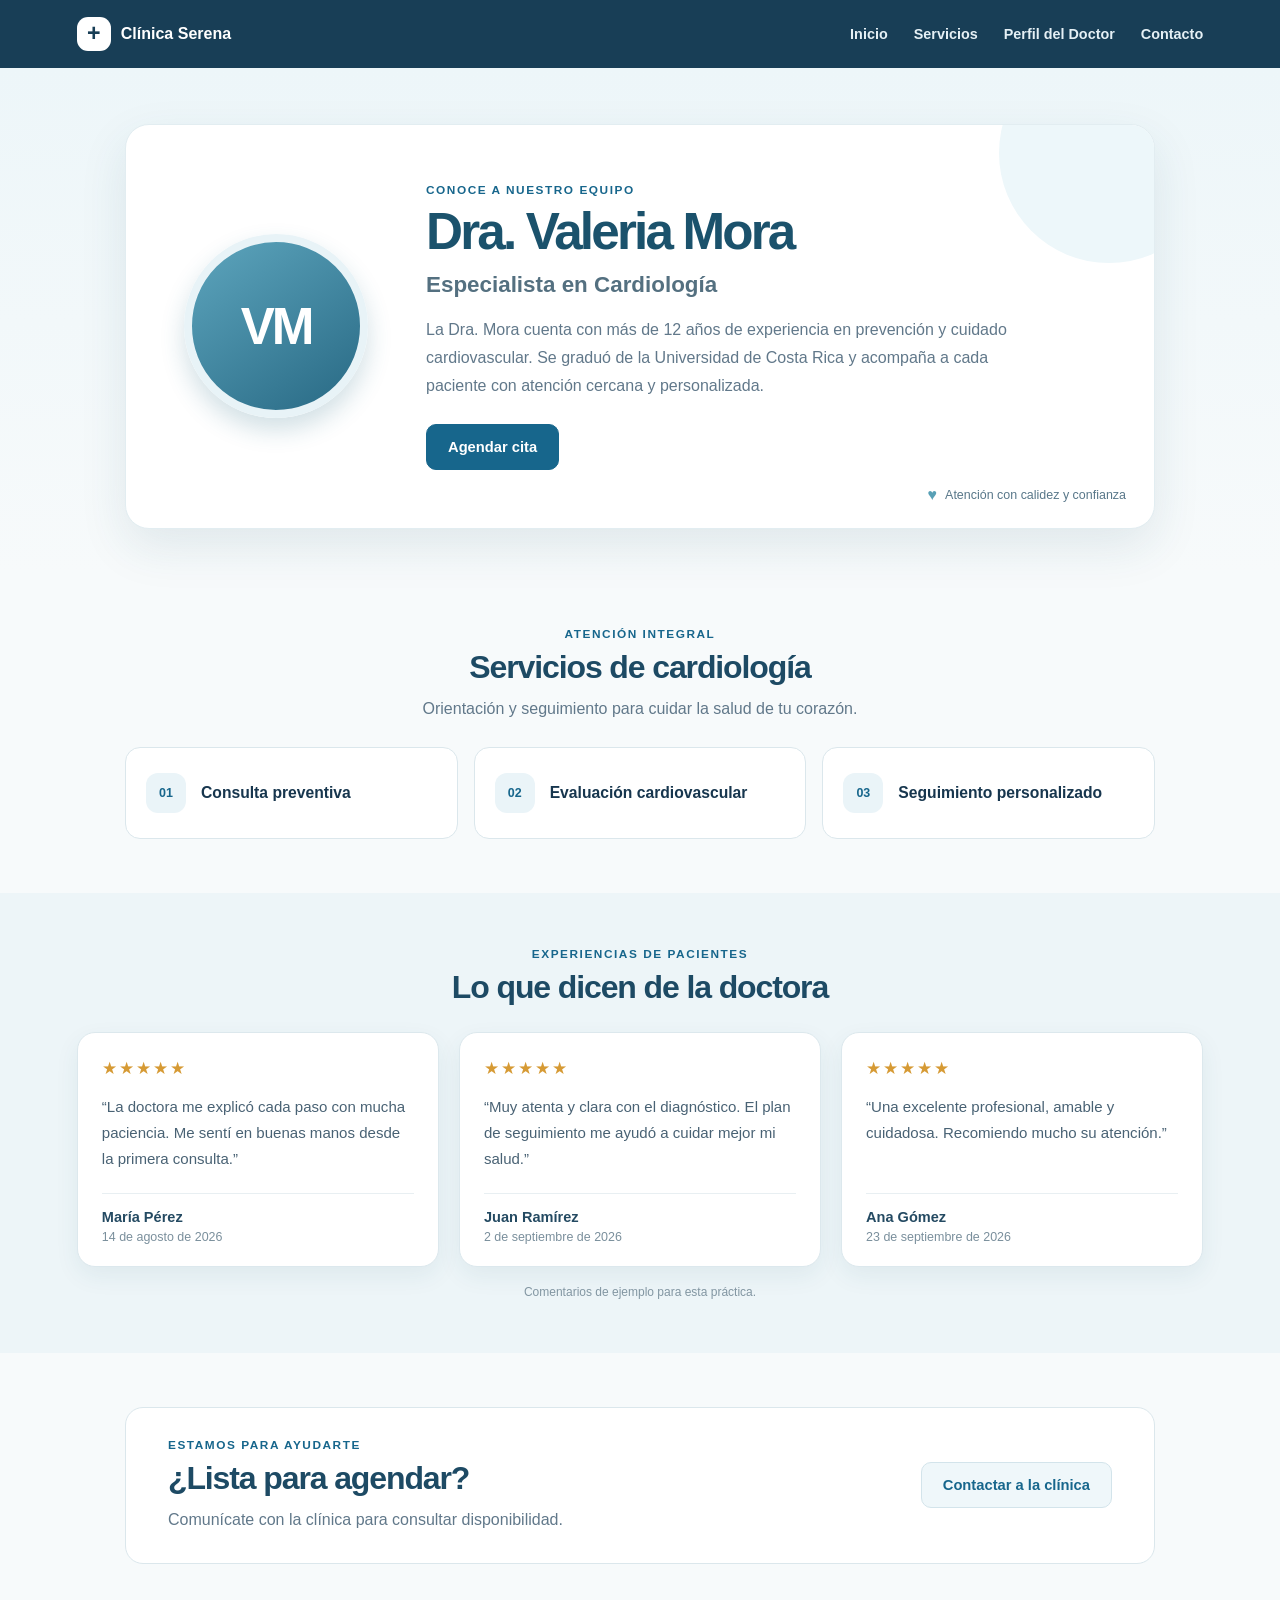
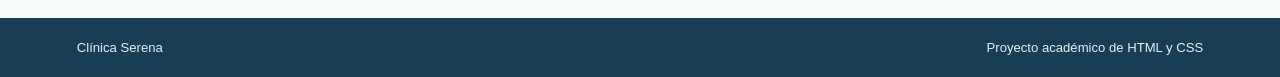
==== practica-programada-1/segunda-parte/index.html @ f301a841 "Add files via upload" ====
<!DOCTYPE html>
<html lang="es">
<head>
  <meta charset="UTF-8">
  <meta name="viewport" content="width=device-width, initial-scale=1.0">
  <meta name="description" content="Conoce el perfil de la Dra. Valeria Mora y las opiniones de sus pacientes.">
  <title>Perfil de la doctora | Clínica Serena</title>
  <link rel="stylesheet" href="styles.css">
</head>
<body>
  <header class="site-header" id="inicio">
    <a class="clinic-brand" href="#inicio" aria-label="Clínica Serena, inicio">
      <span class="brand-mark" aria-hidden="true">+</span>
      <span>Clínica Serena</span>
    </a>
    <nav class="main-nav" aria-label="Navegación principal">
      <a href="#inicio">Inicio</a>
      <a href="#servicios">Servicios</a>
      <a href="#perfil-doctor">Perfil del Doctor</a>
      <a href="#contacto">Contacto</a>
    </nav>
  </header>

  <main>
    <section class="intro-section" id="perfil-doctor" aria-labelledby="doctor-heading">
      <div class="doctor-card">
        <div class="doctor-avatar" aria-hidden="true">VM</div>
        <div class="doctor-copy">
          <p class="section-kicker">Conoce a nuestro equipo</p>
          <h1 class="doctor-name" id="doctor-heading">Dra. Valeria Mora</h1>
          <p class="doctor-specialty">Especialista en Cardiología</p>
          <p id="doctor-bio">La Dra. Mora cuenta con más de 12 años de experiencia en prevención y cuidado cardiovascular. Se graduó de la Universidad de Costa Rica y acompaña a cada paciente con atención cercana y personalizada.</p>
          <a class="primary-button" href="#contacto">Agendar cita</a>
        </div>
        <div class="doctor-note">
          <span class="note-icon" aria-hidden="true">♥</span>
          <span>Atención con calidez y confianza</span>
        </div>
      </div>
    </section>

    <section class="services-section" id="servicios" aria-labelledby="services-heading">
      <div class="section-heading">
        <p class="section-kicker">Atención integral</p>
        <h2 id="services-heading">Servicios de cardiología</h2>
        <p>Orientación y seguimiento para cuidar la salud de tu corazón.</p>
      </div>
      <div class="service-list">
        <article class="service-item"><span aria-hidden="true">01</span><h3>Consulta preventiva</h3></article>
        <article class="service-item"><span aria-hidden="true">02</span><h3>Evaluación cardiovascular</h3></article>
        <article class="service-item"><span aria-hidden="true">03</span><h3>Seguimiento personalizado</h3></article>
      </div>
    </section>

    <section class="reviews-section" aria-labelledby="reviews-heading">
      <div class="section-heading">
        <p class="section-kicker">Experiencias de pacientes</p>
        <h2 id="reviews-heading">Lo que dicen de la doctora</h2>
      </div>
      <div class="review-list">
        <article class="review-card">
          <div class="review-stars" aria-label="5 de 5 estrellas">★★★★★</div>
          <blockquote>“La doctora me explicó cada paso con mucha paciencia. Me sentí en buenas manos desde la primera consulta.”</blockquote>
          <div class="review-footer"><strong>María Pérez</strong><time datetime="2026-08-14">14 de agosto de 2026</time></div>
        </article>
        <article class="review-card">
          <div class="review-stars" aria-label="5 de 5 estrellas">★★★★★</div>
          <blockquote>“Muy atenta y clara con el diagnóstico. El plan de seguimiento me ayudó a cuidar mejor mi salud.”</blockquote>
          <div class="review-footer"><strong>Juan Ramírez</strong><time datetime="2026-09-02">2 de septiembre de 2026</time></div>
        </article>
        <article class="review-card">
          <div class="review-stars" aria-label="5 de 5 estrellas">★★★★★</div>
          <blockquote>“Una excelente profesional, amable y cuidadosa. Recomiendo mucho su atención.”</blockquote>
          <div class="review-footer"><strong>Ana Gómez</strong><time datetime="2026-09-23">23 de septiembre de 2026</time></div>
        </article>
      </div>
      <p class="sample-note">Comentarios de ejemplo para esta práctica.</p>
    </section>

    <section class="contact-section" id="contacto" aria-labelledby="contact-heading">
      <div>
        <p class="section-kicker">Estamos para ayudarte</p>
        <h2 id="contact-heading">¿Lista para agendar?</h2>
        <p>Comunícate con la clínica para consultar disponibilidad.</p>
      </div>
      <a class="secondary-button" href="mailto:citas@clinicaserena.example">Contactar a la clínica</a>
    </section>
  </main>

  <footer class="site-footer">
    <span>Clínica Serena</span>
    <span>Proyecto académico de HTML y CSS</span>
  </footer>
</body>
</html>
---- practica-programada-1/segunda-parte/styles.css ----
:root {
  color-scheme: light;
  --ink: #17364e;
  --muted: #61788a;
  --blue: #17668c;
  --blue-dark: #104e70;
  --blue-pale: #eaf4f8;
  --line: #dbe7ec;
  --paper: #ffffff;
  font-family: Inter, "Segoe UI", Arial, sans-serif;
}

* {
  box-sizing: border-box;
}

html {
  scroll-behavior: smooth;
}

body {
  min-width: 320px;
  margin: 0;
  color: var(--ink);
  background: #f7fafb;
}

a {
  color: inherit;
}

.site-header {
  display: flex;
  align-items: center;
  justify-content: space-between;
  gap: 22px;
  padding: 17px clamp(20px, 6vw, 84px);
  color: #fff;
  background: #183e56;
}

.clinic-brand {
  display: inline-flex;
  align-items: center;
  gap: 10px;
  flex: 0 0 auto;
  color: #fff;
  font-size: 1rem;
  font-weight: 750;
  text-decoration: none;
}

.brand-mark {
  display: grid;
  width: 34px;
  height: 34px;
  place-items: center;
  border-radius: 11px;
  color: #183e56;
  background: #fff;
  font-size: 1.45rem;
  line-height: 1;
}

.main-nav {
  display: flex;
  align-items: center;
  justify-content: flex-end;
  flex-wrap: wrap;
  gap: 8px 26px;
}

.main-nav a {
  padding: 8px 0;
  color: #e5f0f5;
  font-size: 0.9rem;
  font-weight: 600;
  text-decoration: none;
  transition: color 160ms ease;
}

.main-nav a:hover,
.main-nav a:focus-visible {
  color: #92d8f1;
}

.main-nav a:focus-visible,
.primary-button:focus-visible,
.secondary-button:focus-visible {
  outline: 3px solid #8bd4ee;
  outline-offset: 4px;
}

.intro-section {
  padding: 56px 20px 44px;
  background: linear-gradient(180deg, #edf6f9 0%, #f7fafb 100%);
}

.doctor-card {
  position: relative;
  display: flex;
  width: min(100%, 1030px);
  align-items: center;
  gap: clamp(24px, 5vw, 58px);
  margin: 0 auto;
  padding: clamp(30px, 5vw, 58px);
  overflow: hidden;
  border: 1px solid #e2edf1;
  border-radius: 24px;
  background: var(--paper);
  box-shadow: 0 18px 48px rgba(34, 79, 102, 0.1);
}

.doctor-card::after {
  position: absolute;
  top: -82px;
  right: -65px;
  width: 220px;
  height: 220px;
  border-radius: 50%;
  background: #edf7fa;
  content: "";
}

.doctor-avatar {
  display: grid;
  width: clamp(120px, 18vw, 184px);
  height: clamp(120px, 18vw, 184px);
  flex: 0 0 auto;
  place-items: center;
  border: 8px solid #e8f3f7;
  border-radius: 50%;
  color: #fff;
  background: linear-gradient(145deg, #5da5bd, #286984);
  box-shadow: 0 12px 25px rgba(31, 99, 127, 0.2);
  font-size: clamp(2rem, 5vw, 3.2rem);
  font-weight: 800;
  letter-spacing: -0.06em;
}

.doctor-copy {
  position: relative;
  z-index: 1;
  max-width: 620px;
}

.section-kicker {
  margin: 0 0 8px;
  color: var(--blue);
  font-size: 0.74rem;
  font-weight: 800;
  letter-spacing: 0.13em;
  text-transform: uppercase;
}

.doctor-name {
  margin: 0;
  color: #1b526c;
  font-size: clamp(2rem, 5vw, 3.2rem);
  letter-spacing: -0.055em;
  line-height: 1.05;
}

.doctor-specialty {
  margin: 13px 0 18px;
  color: #547080;
  font-size: clamp(1.1rem, 2.6vw, 1.4rem);
  font-weight: 650;
}

#doctor-bio {
  max-width: 610px;
  margin: 0 0 24px;
  color: var(--muted);
  line-height: 1.75;
}

.primary-button,
.secondary-button {
  display: inline-flex;
  min-height: 46px;
  align-items: center;
  justify-content: center;
  padding: 0 21px;
  border: 1px solid var(--blue);
  border-radius: 10px;
  color: #fff;
  background: var(--blue);
  font-size: 0.92rem;
  font-weight: 750;
  text-decoration: none;
  transition: background-color 160ms ease, border-color 160ms ease, transform 160ms ease;
}

.primary-button:hover,
.secondary-button:hover {
  transform: translateY(-2px);
  border-color: var(--blue-dark);
  background: var(--blue-dark);
}

.doctor-note {
  position: absolute;
  z-index: 1;
  right: 28px;
  bottom: 24px;
  display: flex;
  align-items: center;
  gap: 8px;
  color: #587789;
  font-size: 0.78rem;
}

.note-icon {
  color: #58a0b6;
  font-size: 1rem;
}

.services-section,
.reviews-section {
  padding: 54px clamp(20px, 6vw, 84px);
}

.section-heading {
  margin: 0 auto 26px;
  text-align: center;
}

.section-heading h2,
.contact-section h2 {
  margin: 0;
  color: #1d4a64;
  font-size: clamp(1.55rem, 3vw, 2rem);
  letter-spacing: -0.035em;
}

.section-heading > p:last-child,
.contact-section p:last-child {
  margin: 10px 0 0;
  color: var(--muted);
  line-height: 1.6;
}

.service-list {
  display: flex;
  width: min(100%, 1030px);
  flex-wrap: wrap;
  justify-content: center;
  gap: 16px;
  margin: 0 auto;
}

.service-item {
  display: flex;
  min-height: 92px;
  flex: 1 1 235px;
  align-items: center;
  gap: 15px;
  padding: 20px;
  border: 1px solid var(--line);
  border-radius: 15px;
  background: var(--paper);
}

.service-item > span {
  display: grid;
  width: 40px;
  height: 40px;
  flex: 0 0 auto;
  place-items: center;
  border-radius: 12px;
  color: var(--blue);
  background: var(--blue-pale);
  font-size: 0.78rem;
  font-weight: 800;
}

.service-item h3 {
  margin: 0;
  font-size: 0.98rem;
}

.reviews-section {
  background: #edf5f8;
}

.review-list {
  display: flex;
  width: min(100%, 1150px);
  flex-wrap: wrap;
  align-items: stretch;
  justify-content: center;
  gap: 20px;
  margin: 0 auto;
}

.review-card {
  display: flex;
  min-width: min(100%, 260px);
  flex: 1 1 280px;
  flex-direction: column;
  margin: 0;
  padding: 25px 24px 22px;
  border: 1px solid #dce8ed;
  border-radius: 18px;
  background: var(--paper);
  box-shadow: 0 9px 25px rgba(34, 79, 102, 0.07);
}

.review-stars {
  color: #d69a34;
  font-size: 1.05rem;
  letter-spacing: 0.12em;
}

.review-card blockquote {
  flex: 1;
  margin: 15px 0 22px;
  color: #496274;
  font-size: 0.94rem;
  line-height: 1.7;
}

.review-footer {
  display: flex;
  flex-direction: column;
  gap: 5px;
  padding-top: 15px;
  border-top: 1px solid #e8eff2;
}

.review-footer strong {
  color: #244a62;
  font-size: 0.91rem;
}

.review-footer time {
  color: #7a8f9c;
  font-size: 0.78rem;
}

.sample-note {
  margin: 18px 0 0;
  color: #8296a2;
  font-size: 0.75rem;
  text-align: center;
}

.contact-section {
  display: flex;
  width: min(calc(100% - 40px), 1030px);
  align-items: center;
  justify-content: space-between;
  gap: 24px;
  margin: 54px auto;
  padding: 30px clamp(22px, 4vw, 42px);
  border: 1px solid var(--line);
  border-radius: 18px;
  background: #fff;
}

.secondary-button {
  flex: 0 0 auto;
  border-color: #d3e4eb;
  color: var(--blue);
  background: #eff7fa;
}

.secondary-button:hover {
  color: #fff;
}

.site-footer {
  display: flex;
  align-items: center;
  justify-content: space-between;
  gap: 16px;
  padding: 22px clamp(20px, 6vw, 84px);
  color: #e5f0f5;
  background: #183e56;
  font-size: 0.82rem;
}

@media (max-width: 900px) {
  .site-header {
    align-items: flex-start;
    flex-direction: column;
  }

  .main-nav {
    justify-content: flex-start;
    gap: 6px 18px;
  }

  .doctor-card {
    align-items: flex-start;
    flex-direction: column;
  }

  .doctor-avatar {
    width: 118px;
    height: 118px;
    font-size: 2rem;
  }

  .doctor-note {
    position: static;
    margin-top: 4px;
  }
}

@media (max-width: 560px) {
  .intro-section {
    padding: 30px 15px;
  }

  .doctor-card {
    gap: 22px;
    padding: 26px 22px;
    border-radius: 19px;
  }

  .services-section,
  .reviews-section {
    padding: 40px 17px;
  }

  .contact-section {
    align-items: flex-start;
    flex-direction: column;
    margin: 38px auto;
  }

  .site-footer {
    align-items: flex-start;
    flex-direction: column;
  }
}
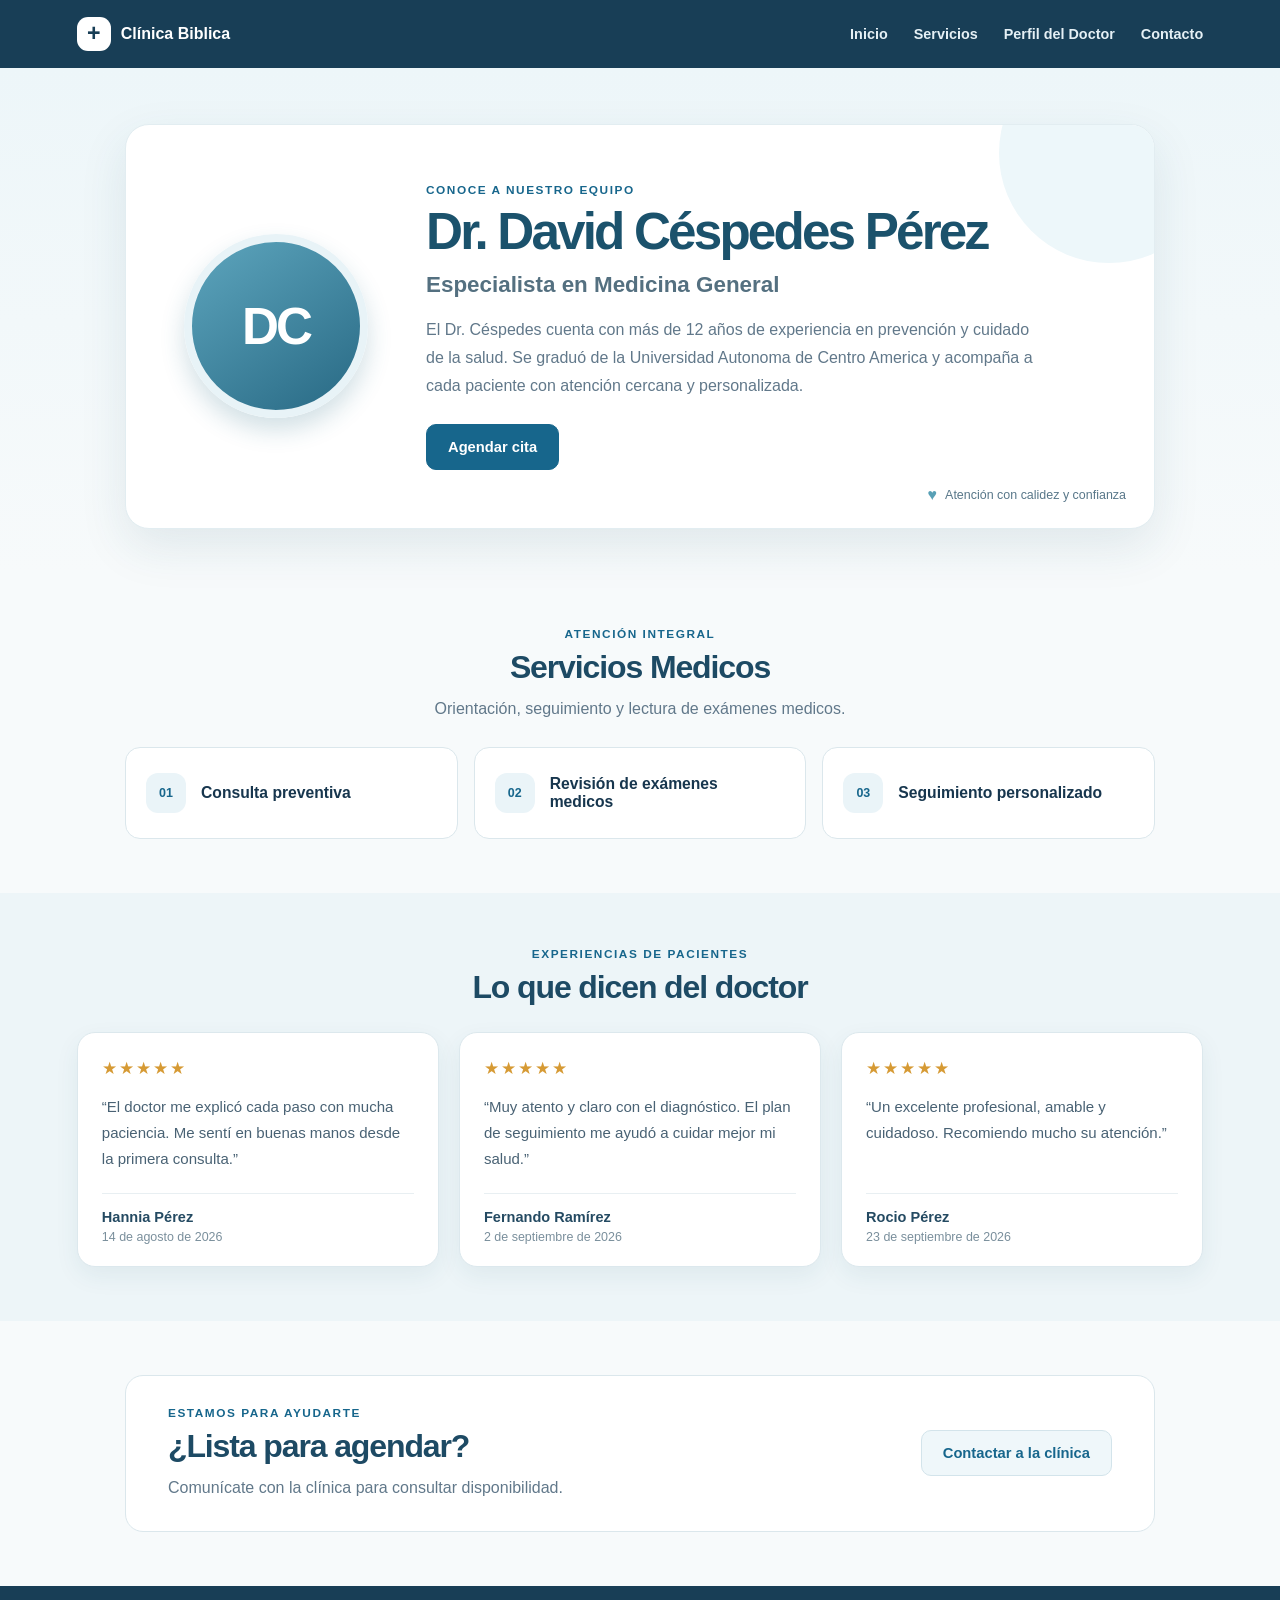
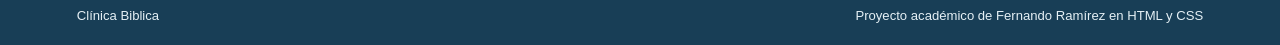
==== commit 1a23c5ea: "Add files via upload" ====
--- a/practica-programada-1/segunda-parte/index.html
+++ b/practica-programada-1/segunda-parte/index.html
@@ -3,15 +3,15 @@
 <head>
   <meta charset="UTF-8">
   <meta name="viewport" content="width=device-width, initial-scale=1.0">
-  <meta name="description" content="Conoce el perfil de la Dra. Valeria Mora y las opiniones de sus pacientes.">
-  <title>Perfil de la doctora | Clínica Serena</title>
+  <meta name="description" content="Conoce el perfil del Dr. David Cespedes y las opiniones de sus pacientes.">
+  <title>Perfil del doctor | Clínica Biblica</title>
   <link rel="stylesheet" href="styles.css">
 </head>
 <body>
   <header class="site-header" id="inicio">
-    <a class="clinic-brand" href="#inicio" aria-label="Clínica Serena, inicio">
+    <a class="clinic-brand" href="#inicio" aria-label="Clínica Biblica, inicio">
       <span class="brand-mark" aria-hidden="true">+</span>
-      <span>Clínica Serena</span>
+      <span>Clínica Biblica</span>
     </a>
     <nav class="main-nav" aria-label="Navegación principal">
       <a href="#inicio">Inicio</a>
@@ -24,12 +24,12 @@
   <main>
     <section class="intro-section" id="perfil-doctor" aria-labelledby="doctor-heading">
       <div class="doctor-card">
-        <div class="doctor-avatar" aria-hidden="true">VM</div>
+        <div class="doctor-avatar" aria-hidden="true">DC</div>
         <div class="doctor-copy">
           <p class="section-kicker">Conoce a nuestro equipo</p>
-          <h1 class="doctor-name" id="doctor-heading">Dra. Valeria Mora</h1>
-          <p class="doctor-specialty">Especialista en Cardiología</p>
-          <p id="doctor-bio">La Dra. Mora cuenta con más de 12 años de experiencia en prevención y cuidado cardiovascular. Se graduó de la Universidad de Costa Rica y acompaña a cada paciente con atención cercana y personalizada.</p>
+          <h1 class="doctor-name" id="doctor-heading">Dr. David Céspedes Pérez</h1>
+          <p class="doctor-specialty">Especialista en Medicina General</p>
+          <p id="doctor-bio">El Dr. Céspedes cuenta con más de 12 años de experiencia en prevención y cuidado de la salud. Se graduó de la Universidad Autonoma de Centro America y acompaña a cada paciente con atención cercana y personalizada.</p>
           <a class="primary-button" href="#contacto">Agendar cita</a>
         </div>
         <div class="doctor-note">
@@ -42,12 +42,12 @@
     <section class="services-section" id="servicios" aria-labelledby="services-heading">
       <div class="section-heading">
         <p class="section-kicker">Atención integral</p>
-        <h2 id="services-heading">Servicios de cardiología</h2>
-        <p>Orientación y seguimiento para cuidar la salud de tu corazón.</p>
+        <h2 id="services-heading">Servicios Medicos</h2>
+        <p>Orientación, seguimiento y lectura de exámenes medicos.</p>
       </div>
       <div class="service-list">
         <article class="service-item"><span aria-hidden="true">01</span><h3>Consulta preventiva</h3></article>
-        <article class="service-item"><span aria-hidden="true">02</span><h3>Evaluación cardiovascular</h3></article>
+        <article class="service-item"><span aria-hidden="true">02</span><h3>Revisión de exámenes medicos</h3></article>
         <article class="service-item"><span aria-hidden="true">03</span><h3>Seguimiento personalizado</h3></article>
       </div>
     </section>
@@ -55,26 +55,24 @@
     <section class="reviews-section" aria-labelledby="reviews-heading">
       <div class="section-heading">
         <p class="section-kicker">Experiencias de pacientes</p>
-        <h2 id="reviews-heading">Lo que dicen de la doctora</h2>
+        <h2 id="reviews-heading">Lo que dicen del doctor</h2>
       </div>
       <div class="review-list">
         <article class="review-card">
           <div class="review-stars" aria-label="5 de 5 estrellas">★★★★★</div>
-          <blockquote>“La doctora me explicó cada paso con mucha paciencia. Me sentí en buenas manos desde la primera consulta.”</blockquote>
-          <div class="review-footer"><strong>María Pérez</strong><time datetime="2026-08-14">14 de agosto de 2026</time></div>
+          <blockquote>“El doctor me explicó cada paso con mucha paciencia. Me sentí en buenas manos desde la primera consulta.”</blockquote>
+          <div class="review-footer"><strong>Hannia Pérez</strong><time datetime="2026-08-14">14 de agosto de 2026</time></div>
         </article>
         <article class="review-card">
           <div class="review-stars" aria-label="5 de 5 estrellas">★★★★★</div>
-          <blockquote>“Muy atenta y clara con el diagnóstico. El plan de seguimiento me ayudó a cuidar mejor mi salud.”</blockquote>
-          <div class="review-footer"><strong>Juan Ramírez</strong><time datetime="2026-09-02">2 de septiembre de 2026</time></div>
+          <blockquote>“Muy atento y claro con el diagnóstico. El plan de seguimiento me ayudó a cuidar mejor mi salud.”</blockquote>
+          <div class="review-footer"><strong>Fernando Ramírez</strong><time datetime="2026-09-02">2 de septiembre de 2026</time></div>
         </article>
         <article class="review-card">
           <div class="review-stars" aria-label="5 de 5 estrellas">★★★★★</div>
-          <blockquote>“Una excelente profesional, amable y cuidadosa. Recomiendo mucho su atención.”</blockquote>
-          <div class="review-footer"><strong>Ana Gómez</strong><time datetime="2026-09-23">23 de septiembre de 2026</time></div>
+          <blockquote>“Un excelente profesional, amable y cuidadoso. Recomiendo mucho su atención.”</blockquote>
+          <div class="review-footer"><strong>Rocio Pérez</strong><time datetime="2026-09-23">23 de septiembre de 2026</time></div>
         </article>
-      </div>
-      <p class="sample-note">Comentarios de ejemplo para esta práctica.</p>
     </section>
 
     <section class="contact-section" id="contacto" aria-labelledby="contact-heading">
@@ -88,8 +86,8 @@
   </main>
 
   <footer class="site-footer">
-    <span>Clínica Serena</span>
-    <span>Proyecto académico de HTML y CSS</span>
+    <span>Clínica Biblica</span>
+    <span>Proyecto académico de Fernando Ramírez en  HTML y CSS</span> 
   </footer>
 </body>
-</html>
+</html>
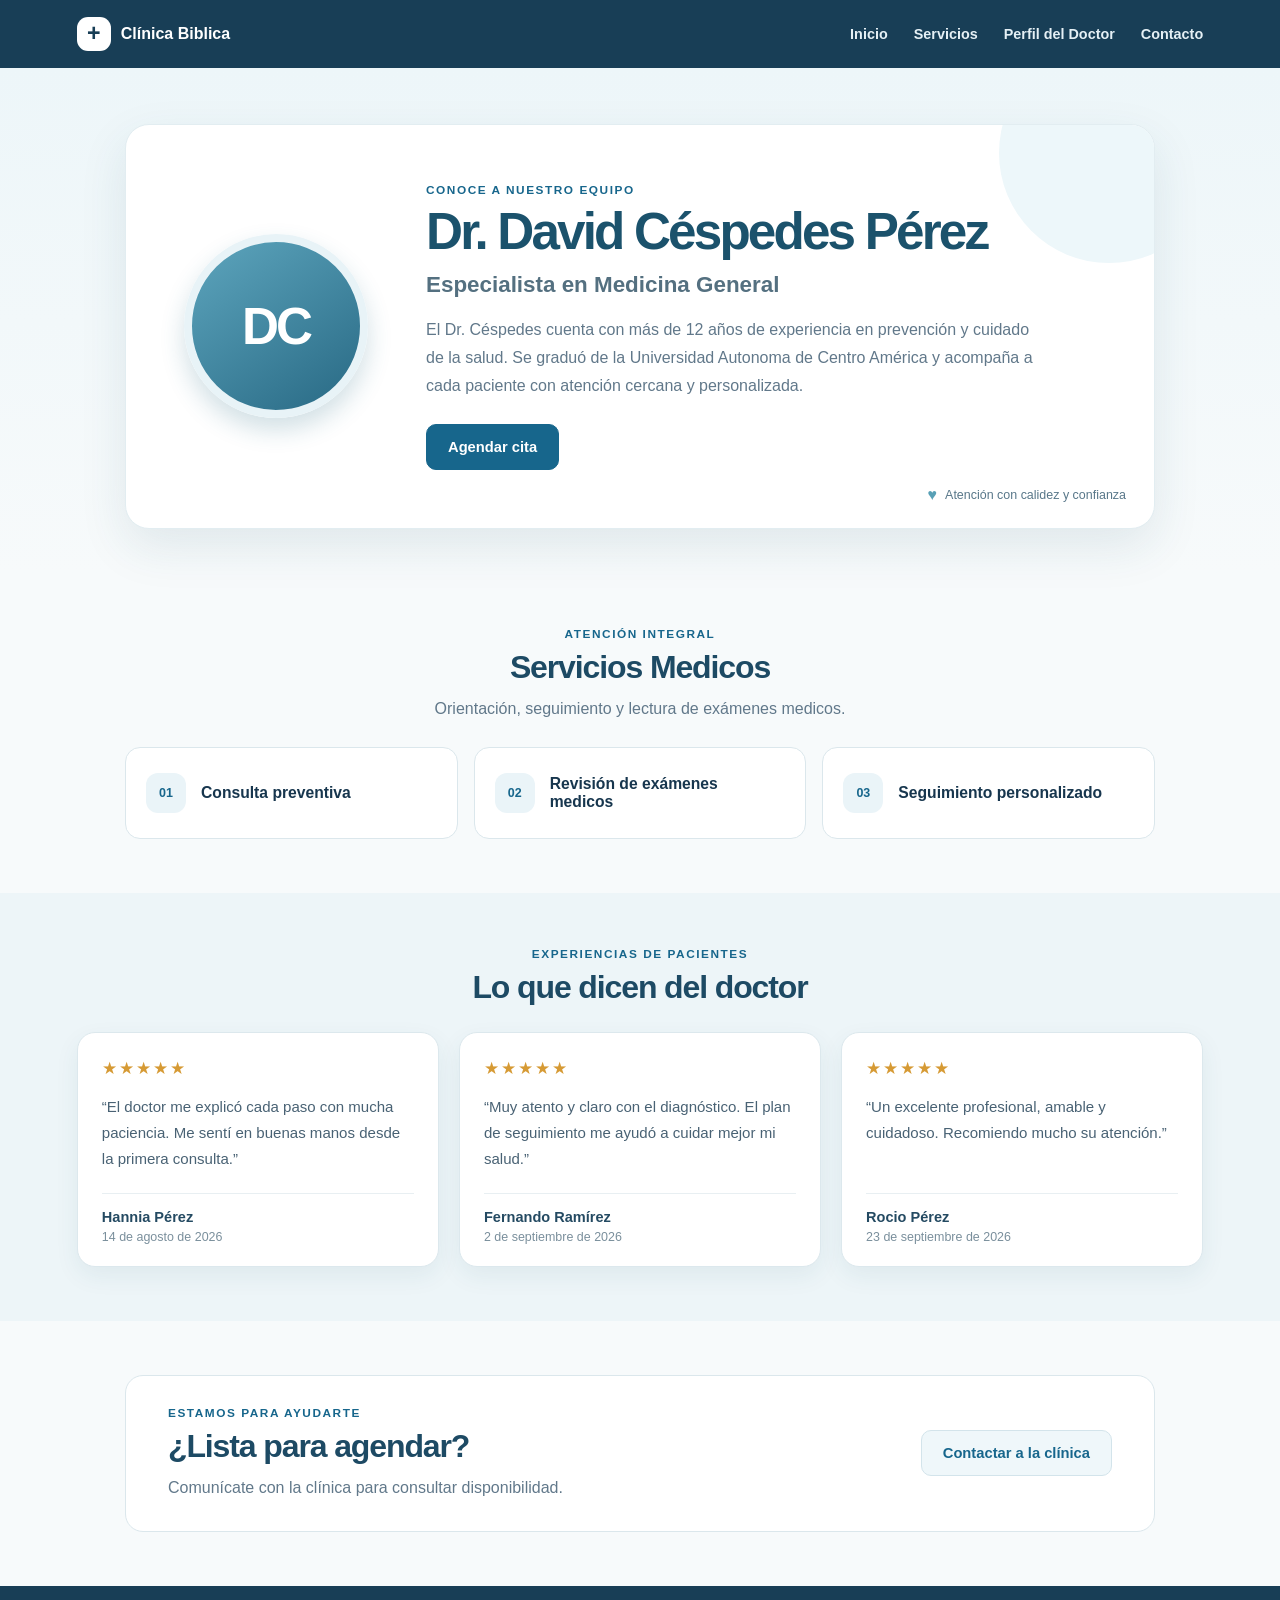
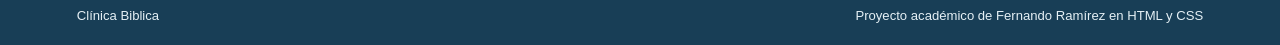
==== commit ba871381: "Fix spelling errors in index.html Corrected the spelling of 'Bíblica' and 'Centro América' in the ti" ====
--- a/practica-programada-1/segunda-parte/index.html
+++ b/practica-programada-1/segunda-parte/index.html
@@ -4,7 +4,7 @@
   <meta charset="UTF-8">
   <meta name="viewport" content="width=device-width, initial-scale=1.0">
   <meta name="description" content="Conoce el perfil del Dr. David Cespedes y las opiniones de sus pacientes.">
-  <title>Perfil del doctor | Clínica Biblica</title>
+  <title>Perfil del doctor | Clínica Bíblica</title>
   <link rel="stylesheet" href="styles.css">
 </head>
 <body>
@@ -29,7 +29,7 @@
           <p class="section-kicker">Conoce a nuestro equipo</p>
           <h1 class="doctor-name" id="doctor-heading">Dr. David Céspedes Pérez</h1>
           <p class="doctor-specialty">Especialista en Medicina General</p>
-          <p id="doctor-bio">El Dr. Céspedes cuenta con más de 12 años de experiencia en prevención y cuidado de la salud. Se graduó de la Universidad Autonoma de Centro America y acompaña a cada paciente con atención cercana y personalizada.</p>
+          <p id="doctor-bio">El Dr. Céspedes cuenta con más de 12 años de experiencia en prevención y cuidado de la salud. Se graduó de la Universidad Autonoma de Centro América y acompaña a cada paciente con atención cercana y personalizada.</p>
           <a class="primary-button" href="#contacto">Agendar cita</a>
         </div>
         <div class="doctor-note">
@@ -73,6 +73,7 @@
           <blockquote>“Un excelente profesional, amable y cuidadoso. Recomiendo mucho su atención.”</blockquote>
           <div class="review-footer"><strong>Rocio Pérez</strong><time datetime="2026-09-23">23 de septiembre de 2026</time></div>
         </article>
+      </div>
     </section>
 
     <section class="contact-section" id="contacto" aria-labelledby="contact-heading">
@@ -81,7 +82,7 @@
         <h2 id="contact-heading">¿Lista para agendar?</h2>
         <p>Comunícate con la clínica para consultar disponibilidad.</p>
       </div>
-      <a class="secondary-button" href="mailto:citas@clinicaserena.example">Contactar a la clínica</a>
+      <a class="secondary-button" href="mailto:citas@clinicabiblica.example">Contactar a la clínica</a>
     </section>
   </main>
 
--- a/practica-programada-1/segunda-parte/styles.css
+++ b/practica-programada-1/segunda-parte/styles.css
@@ -1,439 +1,432 @@
-:root {
-  color-scheme: light;
-  --ink: #17364e;
-  --muted: #61788a;
-  --blue: #17668c;
-  --blue-dark: #104e70;
-  --blue-pale: #eaf4f8;
-  --line: #dbe7ec;
-  --paper: #ffffff;
-  font-family: Inter, "Segoe UI", Arial, sans-serif;
-}
-
-* {
-  box-sizing: border-box;
-}
-
-html {
-  scroll-behavior: smooth;
-}
-
-body {
-  min-width: 320px;
-  margin: 0;
-  color: var(--ink);
-  background: #f7fafb;
-}
-
-a {
-  color: inherit;
-}
-
-.site-header {
-  display: flex;
-  align-items: center;
-  justify-content: space-between;
-  gap: 22px;
-  padding: 17px clamp(20px, 6vw, 84px);
-  color: #fff;
-  background: #183e56;
-}
-
-.clinic-brand {
-  display: inline-flex;
-  align-items: center;
-  gap: 10px;
-  flex: 0 0 auto;
-  color: #fff;
-  font-size: 1rem;
-  font-weight: 750;
-  text-decoration: none;
-}
-
-.brand-mark {
-  display: grid;
-  width: 34px;
-  height: 34px;
-  place-items: center;
-  border-radius: 11px;
-  color: #183e56;
-  background: #fff;
-  font-size: 1.45rem;
-  line-height: 1;
-}
-
-.main-nav {
-  display: flex;
-  align-items: center;
-  justify-content: flex-end;
-  flex-wrap: wrap;
-  gap: 8px 26px;
-}
-
-.main-nav a {
-  padding: 8px 0;
-  color: #e5f0f5;
-  font-size: 0.9rem;
-  font-weight: 600;
-  text-decoration: none;
-  transition: color 160ms ease;
-}
-
-.main-nav a:hover,
-.main-nav a:focus-visible {
-  color: #92d8f1;
-}
-
-.main-nav a:focus-visible,
-.primary-button:focus-visible,
-.secondary-button:focus-visible {
-  outline: 3px solid #8bd4ee;
-  outline-offset: 4px;
-}
-
-.intro-section {
-  padding: 56px 20px 44px;
-  background: linear-gradient(180deg, #edf6f9 0%, #f7fafb 100%);
-}
-
-.doctor-card {
-  position: relative;
-  display: flex;
-  width: min(100%, 1030px);
-  align-items: center;
-  gap: clamp(24px, 5vw, 58px);
-  margin: 0 auto;
-  padding: clamp(30px, 5vw, 58px);
-  overflow: hidden;
-  border: 1px solid #e2edf1;
-  border-radius: 24px;
-  background: var(--paper);
-  box-shadow: 0 18px 48px rgba(34, 79, 102, 0.1);
-}
-
-.doctor-card::after {
-  position: absolute;
-  top: -82px;
-  right: -65px;
-  width: 220px;
-  height: 220px;
-  border-radius: 50%;
-  background: #edf7fa;
-  content: "";
-}
-
-.doctor-avatar {
-  display: grid;
-  width: clamp(120px, 18vw, 184px);
-  height: clamp(120px, 18vw, 184px);
-  flex: 0 0 auto;
-  place-items: center;
-  border: 8px solid #e8f3f7;
-  border-radius: 50%;
-  color: #fff;
-  background: linear-gradient(145deg, #5da5bd, #286984);
-  box-shadow: 0 12px 25px rgba(31, 99, 127, 0.2);
-  font-size: clamp(2rem, 5vw, 3.2rem);
-  font-weight: 800;
-  letter-spacing: -0.06em;
-}
-
-.doctor-copy {
-  position: relative;
-  z-index: 1;
-  max-width: 620px;
-}
-
-.section-kicker {
-  margin: 0 0 8px;
-  color: var(--blue);
-  font-size: 0.74rem;
-  font-weight: 800;
-  letter-spacing: 0.13em;
-  text-transform: uppercase;
-}
-
-.doctor-name {
-  margin: 0;
-  color: #1b526c;
-  font-size: clamp(2rem, 5vw, 3.2rem);
-  letter-spacing: -0.055em;
-  line-height: 1.05;
-}
-
-.doctor-specialty {
-  margin: 13px 0 18px;
-  color: #547080;
-  font-size: clamp(1.1rem, 2.6vw, 1.4rem);
-  font-weight: 650;
-}
-
-#doctor-bio {
-  max-width: 610px;
-  margin: 0 0 24px;
-  color: var(--muted);
-  line-height: 1.75;
-}
-
-.primary-button,
-.secondary-button {
-  display: inline-flex;
-  min-height: 46px;
-  align-items: center;
-  justify-content: center;
-  padding: 0 21px;
-  border: 1px solid var(--blue);
-  border-radius: 10px;
-  color: #fff;
-  background: var(--blue);
-  font-size: 0.92rem;
-  font-weight: 750;
-  text-decoration: none;
-  transition: background-color 160ms ease, border-color 160ms ease, transform 160ms ease;
-}
-
-.primary-button:hover,
-.secondary-button:hover {
-  transform: translateY(-2px);
-  border-color: var(--blue-dark);
-  background: var(--blue-dark);
-}
-
-.doctor-note {
-  position: absolute;
-  z-index: 1;
-  right: 28px;
-  bottom: 24px;
-  display: flex;
-  align-items: center;
-  gap: 8px;
-  color: #587789;
-  font-size: 0.78rem;
-}
-
-.note-icon {
-  color: #58a0b6;
-  font-size: 1rem;
-}
-
-.services-section,
-.reviews-section {
-  padding: 54px clamp(20px, 6vw, 84px);
-}
-
-.section-heading {
-  margin: 0 auto 26px;
-  text-align: center;
-}
-
-.section-heading h2,
-.contact-section h2 {
-  margin: 0;
-  color: #1d4a64;
-  font-size: clamp(1.55rem, 3vw, 2rem);
-  letter-spacing: -0.035em;
-}
-
-.section-heading > p:last-child,
-.contact-section p:last-child {
-  margin: 10px 0 0;
-  color: var(--muted);
-  line-height: 1.6;
-}
-
-.service-list {
-  display: flex;
-  width: min(100%, 1030px);
-  flex-wrap: wrap;
-  justify-content: center;
-  gap: 16px;
-  margin: 0 auto;
-}
-
-.service-item {
-  display: flex;
-  min-height: 92px;
-  flex: 1 1 235px;
-  align-items: center;
-  gap: 15px;
-  padding: 20px;
-  border: 1px solid var(--line);
-  border-radius: 15px;
-  background: var(--paper);
-}
-
-.service-item > span {
-  display: grid;
-  width: 40px;
-  height: 40px;
-  flex: 0 0 auto;
-  place-items: center;
-  border-radius: 12px;
-  color: var(--blue);
-  background: var(--blue-pale);
-  font-size: 0.78rem;
-  font-weight: 800;
-}
-
-.service-item h3 {
-  margin: 0;
-  font-size: 0.98rem;
-}
-
-.reviews-section {
-  background: #edf5f8;
-}
-
-.review-list {
-  display: flex;
-  width: min(100%, 1150px);
-  flex-wrap: wrap;
-  align-items: stretch;
-  justify-content: center;
-  gap: 20px;
-  margin: 0 auto;
-}
-
-.review-card {
-  display: flex;
-  min-width: min(100%, 260px);
-  flex: 1 1 280px;
-  flex-direction: column;
-  margin: 0;
-  padding: 25px 24px 22px;
-  border: 1px solid #dce8ed;
-  border-radius: 18px;
-  background: var(--paper);
-  box-shadow: 0 9px 25px rgba(34, 79, 102, 0.07);
-}
-
-.review-stars {
-  color: #d69a34;
-  font-size: 1.05rem;
-  letter-spacing: 0.12em;
-}
-
-.review-card blockquote {
-  flex: 1;
-  margin: 15px 0 22px;
-  color: #496274;
-  font-size: 0.94rem;
-  line-height: 1.7;
-}
-
-.review-footer {
-  display: flex;
-  flex-direction: column;
-  gap: 5px;
-  padding-top: 15px;
-  border-top: 1px solid #e8eff2;
-}
-
-.review-footer strong {
-  color: #244a62;
-  font-size: 0.91rem;
-}
-
-.review-footer time {
-  color: #7a8f9c;
-  font-size: 0.78rem;
-}
-
-.sample-note {
-  margin: 18px 0 0;
-  color: #8296a2;
-  font-size: 0.75rem;
-  text-align: center;
-}
-
-.contact-section {
-  display: flex;
-  width: min(calc(100% - 40px), 1030px);
-  align-items: center;
-  justify-content: space-between;
-  gap: 24px;
-  margin: 54px auto;
-  padding: 30px clamp(22px, 4vw, 42px);
-  border: 1px solid var(--line);
-  border-radius: 18px;
-  background: #fff;
-}
-
-.secondary-button {
-  flex: 0 0 auto;
-  border-color: #d3e4eb;
-  color: var(--blue);
-  background: #eff7fa;
-}
-
-.secondary-button:hover {
-  color: #fff;
-}
-
-.site-footer {
-  display: flex;
-  align-items: center;
-  justify-content: space-between;
-  gap: 16px;
-  padding: 22px clamp(20px, 6vw, 84px);
-  color: #e5f0f5;
-  background: #183e56;
-  font-size: 0.82rem;
-}
-
-@media (max-width: 900px) {
-  .site-header {
-    align-items: flex-start;
-    flex-direction: column;
-  }
-
-  .main-nav {
-    justify-content: flex-start;
-    gap: 6px 18px;
-  }
-
-  .doctor-card {
-    align-items: flex-start;
-    flex-direction: column;
-  }
-
-  .doctor-avatar {
-    width: 118px;
-    height: 118px;
-    font-size: 2rem;
-  }
-
-  .doctor-note {
-    position: static;
-    margin-top: 4px;
-  }
-}
-
-@media (max-width: 560px) {
-  .intro-section {
-    padding: 30px 15px;
-  }
-
-  .doctor-card {
-    gap: 22px;
-    padding: 26px 22px;
-    border-radius: 19px;
-  }
-
-  .services-section,
-  .reviews-section {
-    padding: 40px 17px;
-  }
-
-  .contact-section {
-    align-items: flex-start;
-    flex-direction: column;
-    margin: 38px auto;
-  }
-
-  .site-footer {
-    align-items: flex-start;
-    flex-direction: column;
-  }
-}
-
+:root {
+  color-scheme: light;
+  --ink: #17364e;
+  --muted: #61788a;
+  --blue: #17668c;
+  --blue-dark: #104e70;
+  --blue-pale: #eaf4f8;
+  --line: #dbe7ec;
+  --paper: #ffffff;
+  font-family: Inter, "Segoe UI", Arial, sans-serif;
+}
+
+* {
+  box-sizing: border-box;
+}
+
+html {
+  scroll-behavior: smooth;
+}
+
+body {
+  min-width: 320px;
+  margin: 0;
+  color: var(--ink);
+  background: #f7fafb;
+}
+
+a {
+  color: inherit;
+}
+
+.site-header {
+  display: flex;
+  align-items: center;
+  justify-content: space-between;
+  gap: 22px;
+  padding: 17px clamp(20px, 6vw, 84px);
+  color: #fff;
+  background: #183e56;
+}
+
+.clinic-brand {
+  display: inline-flex;
+  align-items: center;
+  gap: 10px;
+  flex: 0 0 auto;
+  color: #fff;
+  font-size: 1rem;
+  font-weight: 750;
+  text-decoration: none;
+}
+
+.brand-mark {
+  display: grid;
+  width: 34px;
+  height: 34px;
+  place-items: center;
+  border-radius: 11px;
+  color: #183e56;
+  background: #fff;
+  font-size: 1.45rem;
+  line-height: 1;
+}
+
+.main-nav {
+  display: flex;
+  align-items: center;
+  justify-content: flex-end;
+  flex-wrap: wrap;
+  gap: 8px 26px;
+}
+
+.main-nav a {
+  padding: 8px 0;
+  color: #e5f0f5;
+  font-size: 0.9rem;
+  font-weight: 600;
+  text-decoration: none;
+  transition: color 160ms ease;
+}
+
+.main-nav a:hover,
+.main-nav a:focus-visible {
+  color: #92d8f1;
+}
+
+.main-nav a:focus-visible,
+.primary-button:focus-visible,
+.secondary-button:focus-visible {
+  outline: 3px solid #8bd4ee;
+  outline-offset: 4px;
+}
+
+.intro-section {
+  padding: 56px 20px 44px;
+  background: linear-gradient(180deg, #edf6f9 0%, #f7fafb 100%);
+}
+
+.doctor-card {
+  position: relative;
+  display: flex;
+  width: min(100%, 1030px);
+  align-items: center;
+  gap: clamp(24px, 5vw, 58px);
+  margin: 0 auto;
+  padding: clamp(30px, 5vw, 58px);
+  overflow: hidden;
+  border: 1px solid #e2edf1;
+  border-radius: 24px;
+  background: var(--paper);
+  box-shadow: 0 18px 48px rgba(34, 79, 102, 0.1);
+}
+
+.doctor-card::after {
+  position: absolute;
+  top: -82px;
+  right: -65px;
+  width: 220px;
+  height: 220px;
+  border-radius: 50%;
+  background: #edf7fa;
+  content: "";
+}
+
+.doctor-avatar {
+  display: grid;
+  width: clamp(120px, 18vw, 184px);
+  height: clamp(120px, 18vw, 184px);
+  flex: 0 0 auto;
+  place-items: center;
+  border: 8px solid #e8f3f7;
+  border-radius: 50%;
+  color: #fff;
+  background: linear-gradient(145deg, #5da5bd, #286984);
+  box-shadow: 0 12px 25px rgba(31, 99, 127, 0.2);
+  font-size: clamp(2rem, 5vw, 3.2rem);
+  font-weight: 800;
+  letter-spacing: -0.06em;
+}
+
+.doctor-copy {
+  position: relative;
+  z-index: 1;
+  max-width: 620px;
+}
+
+.section-kicker {
+  margin: 0 0 8px;
+  color: var(--blue);
+  font-size: 0.74rem;
+  font-weight: 800;
+  letter-spacing: 0.13em;
+  text-transform: uppercase;
+}
+
+.doctor-name {
+  margin: 0;
+  color: #1b526c;
+  font-size: clamp(2rem, 5vw, 3.2rem);
+  letter-spacing: -0.055em;
+  line-height: 1.05;
+}
+
+.doctor-specialty {
+  margin: 13px 0 18px;
+  color: #547080;
+  font-size: clamp(1.1rem, 2.6vw, 1.4rem);
+  font-weight: 650;
+}
+
+#doctor-bio {
+  max-width: 610px;
+  margin: 0 0 24px;
+  color: var(--muted);
+  line-height: 1.75;
+}
+
+.primary-button,
+.secondary-button {
+  display: inline-flex;
+  min-height: 46px;
+  align-items: center;
+  justify-content: center;
+  padding: 0 21px;
+  border: 1px solid var(--blue);
+  border-radius: 10px;
+  color: #fff;
+  background: var(--blue);
+  font-size: 0.92rem;
+  font-weight: 750;
+  text-decoration: none;
+  transition: background-color 160ms ease, border-color 160ms ease, transform 160ms ease;
+}
+
+.primary-button:hover,
+.secondary-button:hover {
+  transform: translateY(-2px);
+  border-color: var(--blue-dark);
+  background: var(--blue-dark);
+}
+
+.doctor-note {
+  position: absolute;
+  z-index: 1;
+  right: 28px;
+  bottom: 24px;
+  display: flex;
+  align-items: center;
+  gap: 8px;
+  color: #587789;
+  font-size: 0.78rem;
+}
+
+.note-icon {
+  color: #58a0b6;
+  font-size: 1rem;
+}
+
+.services-section,
+.reviews-section {
+  padding: 54px clamp(20px, 6vw, 84px);
+}
+
+.section-heading {
+  margin: 0 auto 26px;
+  text-align: center;
+}
+
+.section-heading h2,
+.contact-section h2 {
+  margin: 0;
+  color: #1d4a64;
+  font-size: clamp(1.55rem, 3vw, 2rem);
+  letter-spacing: -0.035em;
+}
+
+.section-heading > p:last-child,
+.contact-section p:last-child {
+  margin: 10px 0 0;
+  color: var(--muted);
+  line-height: 1.6;
+}
+
+.service-list {
+  display: flex;
+  width: min(100%, 1030px);
+  flex-wrap: wrap;
+  justify-content: center;
+  gap: 16px;
+  margin: 0 auto;
+}
+
+.service-item {
+  display: flex;
+  min-height: 92px;
+  flex: 1 1 235px;
+  align-items: center;
+  gap: 15px;
+  padding: 20px;
+  border: 1px solid var(--line);
+  border-radius: 15px;
+  background: var(--paper);
+}
+
+.service-item > span {
+  display: grid;
+  width: 40px;
+  height: 40px;
+  flex: 0 0 auto;
+  place-items: center;
+  border-radius: 12px;
+  color: var(--blue);
+  background: var(--blue-pale);
+  font-size: 0.78rem;
+  font-weight: 800;
+}
+
+.service-item h3 {
+  margin: 0;
+  font-size: 0.98rem;
+}
+
+.reviews-section {
+  background: #edf5f8;
+}
+
+.review-list {
+  display: flex;
+  width: min(100%, 1150px);
+  flex-wrap: wrap;
+  align-items: stretch;
+  justify-content: center;
+  gap: 20px;
+  margin: 0 auto;
+}
+
+.review-card {
+  display: flex;
+  min-width: min(100%, 260px);
+  flex: 1 1 280px;
+  flex-direction: column;
+  margin: 0;
+  padding: 25px 24px 22px;
+  border: 1px solid #dce8ed;
+  border-radius: 18px;
+  background: var(--paper);
+  box-shadow: 0 9px 25px rgba(34, 79, 102, 0.07);
+}
+
+.review-stars {
+  color: #d69a34;
+  font-size: 1.05rem;
+  letter-spacing: 0.12em;
+}
+
+.review-card blockquote {
+  flex: 1;
+  margin: 15px 0 22px;
+  color: #496274;
+  font-size: 0.94rem;
+  line-height: 1.7;
+}
+
+.review-footer {
+  display: flex;
+  flex-direction: column;
+  gap: 5px;
+  padding-top: 15px;
+  border-top: 1px solid #e8eff2;
+}
+
+.review-footer strong {
+  color: #244a62;
+  font-size: 0.91rem;
+}
+
+.review-footer time {
+  color: #7a8f9c;
+  font-size: 0.78rem;
+}
+
+.contact-section {
+  display: flex;
+  width: min(calc(100% - 40px), 1030px);
+  align-items: center;
+  justify-content: space-between;
+  gap: 24px;
+  margin: 54px auto;
+  padding: 30px clamp(22px, 4vw, 42px);
+  border: 1px solid var(--line);
+  border-radius: 18px;
+  background: #fff;
+}
+
+.secondary-button {
+  flex: 0 0 auto;
+  border-color: #d3e4eb;
+  color: var(--blue);
+  background: #eff7fa;
+}
+
+.secondary-button:hover {
+  color: #fff;
+}
+
+.site-footer {
+  display: flex;
+  align-items: center;
+  justify-content: space-between;
+  gap: 16px;
+  padding: 22px clamp(20px, 6vw, 84px);
+  color: #e5f0f5;
+  background: #183e56;
+  font-size: 0.82rem;
+}
+
+@media (max-width: 900px) {
+  .site-header {
+    align-items: flex-start;
+    flex-direction: column;
+  }
+
+  .main-nav {
+    justify-content: flex-start;
+    gap: 6px 18px;
+  }
+
+  .doctor-card {
+    align-items: flex-start;
+    flex-direction: column;
+  }
+
+  .doctor-avatar {
+    width: 118px;
+    height: 118px;
+    font-size: 2rem;
+  }
+
+  .doctor-note {
+    position: static;
+    margin-top: 4px;
+  }
+}
+
+@media (max-width: 560px) {
+  .intro-section {
+    padding: 30px 15px;
+  }
+
+  .doctor-card {
+    gap: 22px;
+    padding: 26px 22px;
+    border-radius: 19px;
+  }
+
+  .services-section,
+  .reviews-section {
+    padding: 40px 17px;
+  }
+
+  .contact-section {
+    align-items: flex-start;
+    flex-direction: column;
+    margin: 38px auto;
+  }
+
+  .site-footer {
+    align-items: flex-start;
+    flex-direction: column;
+  }
+}
+
